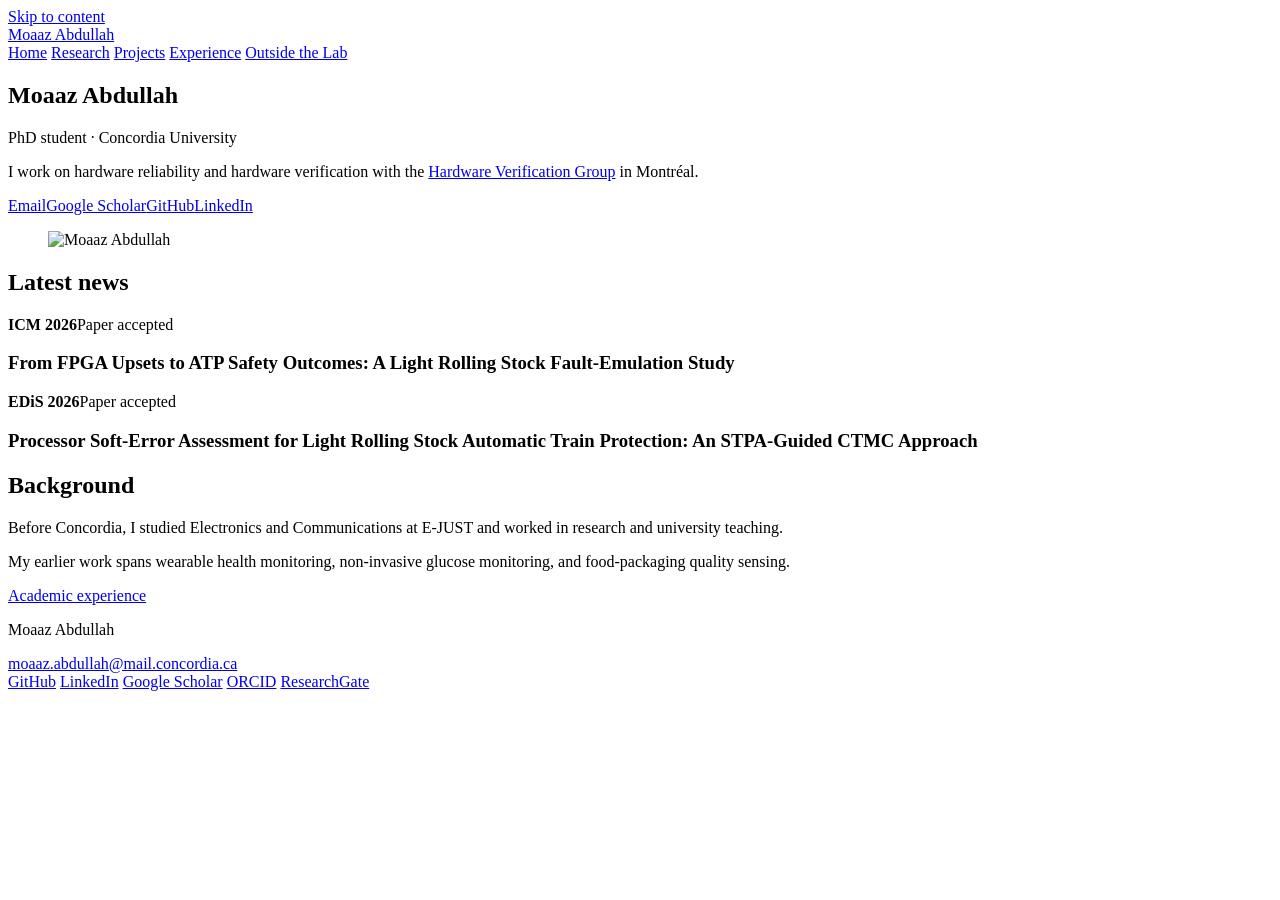
==== index.html @ 22b934bd "Add files via upload" ====
<!doctype html>
<html lang="en">
<head>
  <meta charset="utf-8">
  <meta name="viewport" content="width=device-width, initial-scale=1">
  <meta name="theme-color" content="#172c42">
  <meta name="description" content="Moaaz Abdullah is a PhD student at Concordia University researching hardware reliability and hardware verification.">
  <meta property="og:type" content="website">
  <meta property="og:title" content="Moaaz Abdullah">
  <meta property="og:description" content="Moaaz Abdullah is a PhD student at Concordia University researching hardware reliability and hardware verification.">
  <title>Moaaz Abdullah</title>
  <link rel="icon" href="assets/favicon.svg" type="image/svg+xml">
  <link rel="stylesheet" href="assets/styles.css">
</head>
<body>
  <a class="skip-link" href="#main">Skip to content</a>
  <header class="site-header">
    <div class="container header-inner">
      <a class="brand" href="index.html">Moaaz Abdullah</a>
      <nav class="site-nav" aria-label="Main navigation">
        <a href="index.html" aria-current="page">Home</a>
        <a href="research.html">Research</a>
        <a href="projects.html">Projects</a>
        <a href="experience.html">Experience</a>
        <a href="outside-the-lab.html">Outside the Lab</a>
      </nav>
    </div>
  </header>
  <main id="main">
    <section class="home-hero" id="about" aria-labelledby="name-heading">
      <div class="container home-introduction">
        <div class="home-copy">
          <h1 id="name-heading">Moaaz Abdullah</h1>
          <p class="home-role">PhD student · Concordia University</p>
          <p class="home-intro">I work on hardware reliability and hardware verification with the <a href="https://hvg.ece.concordia.ca/people/phd/" target="_blank" rel="noopener noreferrer">Hardware Verification Group</a> in Montréal.</p>
          <p class="home-links"><a href="mailto:moaaz.abdullah@mail.concordia.ca">Email</a><a href="https://scholar.google.com/citations?user=yoorkLQAAAAJ&amp;hl=en" target="_blank" rel="noopener noreferrer">Google Scholar</a><a href="https://github.com/Moaaz014" target="_blank" rel="noopener noreferrer">GitHub</a><a href="https://www.linkedin.com/in/moaaz-abdullah14" target="_blank" rel="noopener noreferrer">LinkedIn</a></p>
        </div>
        <figure class="portrait"><img src="assets/images/moaaz-portrait.png" width="426" height="427" alt="Moaaz Abdullah" fetchpriority="high"></figure>
      </div>
    </section>
    <div class="container home-content">
      <section id="news" aria-labelledby="news-heading">
        <h2 id="news-heading">Latest news</h2>
        <article class="news-item"><p class="news-meta"><strong>ICM 2026</strong><span>Paper accepted</span></p><h3>From FPGA Upsets to ATP Safety Outcomes: A Light Rolling Stock Fault-Emulation Study</h3></article>
        <article class="news-item"><p class="news-meta"><strong>EDiS 2026</strong><span>Paper accepted</span></p><h3>Processor Soft-Error Assessment for Light Rolling Stock Automatic Train Protection: An STPA-Guided CTMC Approach</h3></article>
      </section>
      <section class="background" aria-labelledby="background-heading">
        <h2 id="background-heading">Background</h2>
        <p>Before Concordia, I studied Electronics and Communications at E-JUST and worked in research and university teaching.</p>
        <p>My earlier work spans wearable health monitoring, non-invasive glucose monitoring, and food-packaging quality sensing.</p>
        <a class="text-link" href="experience.html">Academic experience</a>
      </section>
    </div>
  </main>
  <footer class="site-footer">
    <div class="container footer-inner">
      <div class="footer-contact"><p>Moaaz Abdullah</p><a href="mailto:moaaz.abdullah@mail.concordia.ca">moaaz.abdullah@mail.concordia.ca</a></div>
      <div class="footer-links" aria-label="Profiles">
        <a href="https://github.com/Moaaz014" target="_blank" rel="noopener noreferrer">GitHub</a>
        <a href="https://www.linkedin.com/in/moaaz-abdullah14" target="_blank" rel="noopener noreferrer">LinkedIn</a>
        <a href="https://scholar.google.com/citations?user=yoorkLQAAAAJ&amp;hl=en" target="_blank" rel="noopener noreferrer">Google Scholar</a>
        <a href="https://orcid.org/0009-0002-4254-2433" target="_blank" rel="noopener noreferrer">ORCID</a>
        <a href="https://www.researchgate.net/profile/Moaz-Elsayed-2" target="_blank" rel="noopener noreferrer">ResearchGate</a>
      </div>
    </div>
  </footer>
</body>
</html>
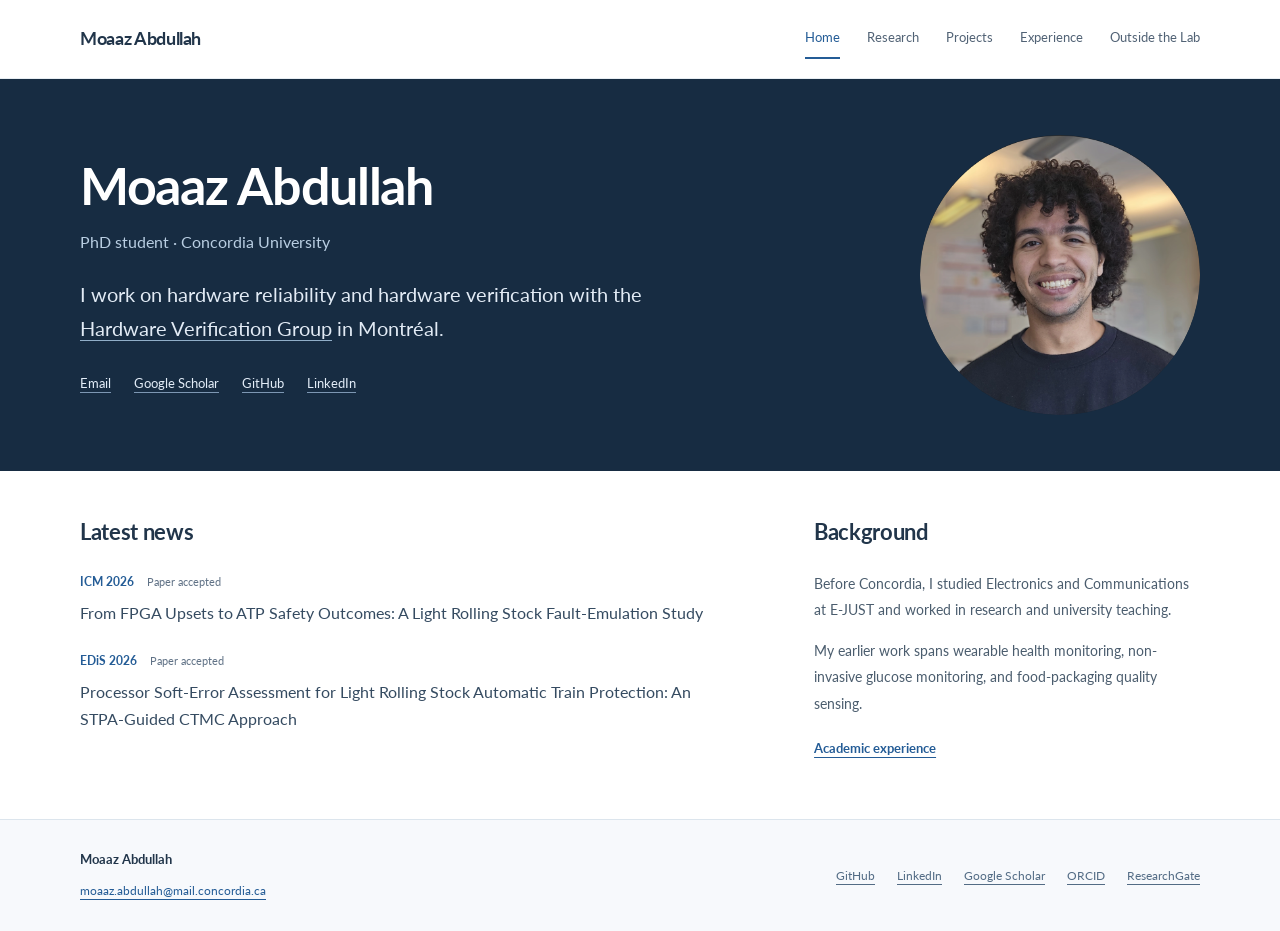
==== commit 40a8ef8b: "Add files via upload" ====
--- a/index.html
+++ b/index.html
@@ -6,9 +6,11 @@
   <meta name="theme-color" content="#172c42">
   <meta name="description" content="Moaaz Abdullah is a PhD student at Concordia University researching hardware reliability and hardware verification.">
   <meta property="og:type" content="website">
-  <meta property="og:title" content="Moaaz Abdullah">
+  <meta property="og:title" content="Moaaz Abdullah | Hardware Reliability &amp; Verification">
   <meta property="og:description" content="Moaaz Abdullah is a PhD student at Concordia University researching hardware reliability and hardware verification.">
-  <title>Moaaz Abdullah</title>
+  <meta property="og:url" content="https://moaaz014.github.io/">
+  <link rel="canonical" href="https://moaaz014.github.io/">
+  <title>Moaaz Abdullah | Hardware Reliability &amp; Verification</title>
   <link rel="icon" href="assets/favicon.svg" type="image/svg+xml">
   <link rel="stylesheet" href="assets/styles.css">
 </head>
--- a/assets/styles.css
+++ b/assets/styles.css
@@ -0,0 +1,130 @@
+@font-face{font-family:Lato;src:url('fonts/Lato-Regular.ttf') format('truetype');font-weight:400;font-style:normal;font-display:swap}
+@font-face{font-family:Lato;src:url('fonts/Lato-Bold.ttf') format('truetype');font-weight:700;font-style:normal;font-display:swap}
+:root{--navy:#172c42;--ink:#21354a;--body:#4b5d6e;--muted:#607286;--blue:#245c96;--line:#dce5ed;--font:Lato,'Segoe UI',Arial,sans-serif}
+*{box-sizing:border-box}
+html{scroll-padding-top:24px}
+body{margin:0;background:#fff;color:var(--ink);font:16px/1.75 var(--font);min-height:100vh;display:flex;flex-direction:column;-webkit-font-smoothing:antialiased}
+main{flex:1}
+p,h1,h2,h3,figure,dl,dd{margin:0}
+p{color:var(--body)}
+a{color:var(--blue);text-decoration:underline;text-decoration-thickness:1px;text-underline-offset:4px}
+a:hover{text-decoration-thickness:2px;color:#163f6c}
+a:focus-visible{outline:2px solid currentColor;outline-offset:5px}
+h1,h2,h3{line-height:1.3;font-weight:700}
+h1{font-size:42px;letter-spacing:-1px}
+h2{font-size:24px;letter-spacing:-.35px}
+strong{font-weight:700}
+.container{width:min(1120px,calc(100% - 80px));margin-inline:auto}
+.skip-link{position:fixed;top:12px;left:12px;padding:10px 15px;background:#fff;border:1px solid var(--blue);z-index:20;transform:translateY(-200%);font-size:14px}
+.skip-link:focus{transform:translateY(0)}
+.site-header{border-bottom:1px solid #e7edf2;background:#fff}
+.header-inner{min-height:78px;display:flex;align-items:center;justify-content:space-between;gap:30px}
+.brand{font-size:18px;font-weight:700;letter-spacing:-.35px;color:var(--ink);text-decoration:none;white-space:nowrap}
+.brand:hover{text-decoration:none}
+.site-nav{display:flex;align-items:center;flex-wrap:wrap;gap:27px}
+.site-nav a{font-size:13px;color:#516275;text-decoration:none;padding:9px 0;border-bottom:2px solid transparent;line-height:1.5}
+.site-nav a:hover{color:var(--blue);border-color:#b6cade}
+.site-nav a[aria-current=page]{color:var(--blue);border-color:var(--blue)}
+
+.home-hero{background:var(--navy);color:#fff}
+.home-introduction{display:grid;grid-template-columns:minmax(0,1fr) 280px;align-items:center;gap:90px;padding-block:56px}
+.home-copy h1{font-size:52px;letter-spacing:-1.3px;line-height:1.18}
+.home-role{font-size:16px;color:#b9cee2;margin-top:12px}
+.home-intro{font-size:20px;line-height:1.7;color:#e2ebf5;margin-top:21px;max-width:600px}
+.home-intro a{color:inherit;text-decoration-color:#91aec8}
+.home-intro a:hover{color:#fff;text-decoration-color:#fff}
+.home-links{display:flex;gap:23px;flex-wrap:wrap;font-size:13px;margin-top:27px}
+.home-links a{color:#e3edf8;text-decoration-color:#7d97b3}
+.home-links a:hover{color:#fff;text-decoration-color:#fff}
+.portrait img{display:block;width:280px;aspect-ratio:1;height:auto;object-fit:cover;border-radius:50%}
+.home-content{display:grid;grid-template-columns:1.7fr 1fr;gap:78px;padding-block:47px 58px}
+.home-content h2{font-size:22px;margin-bottom:24px}
+.news-item+.news-item{margin-top:24px}
+.news-meta{display:flex;align-items:baseline;gap:13px;font-size:11px;margin-bottom:7px}
+.news-meta strong{font-size:12px;color:var(--blue)}
+.news-meta span{color:var(--muted)}
+.news-item h3{font-weight:400;font-size:16px;line-height:1.7;color:#354b61}
+.background>p{font-size:14px;line-height:1.9}
+.background>p+p{margin-top:14px}
+.background>.text-link{display:inline-block;margin-top:19px}
+.text-link{font-size:13px;font-weight:700}
+
+.page-content{max-width:1040px;padding-block:56px 68px}
+.page-heading{margin-bottom:40px}
+.page-intro{font-size:20px;line-height:1.65;margin-top:22px;max-width:790px;color:#435c75}
+.page-description{font-size:16px;line-height:1.8;margin-top:14px;max-width:790px}
+.title-row{display:flex;align-items:center;justify-content:space-between;gap:25px}
+.team-note{font-size:14px;line-height:1.8;margin-top:13px;color:var(--muted)}
+.section-heading{display:flex;align-items:baseline;justify-content:space-between;gap:25px;margin-bottom:20px}
+.publications h2{font-size:24px}
+.publication{display:grid;grid-template-columns:60px minmax(0,1fr);gap:27px;padding-block:25px;border-top:1px solid var(--line)}
+.publication-year{font-size:13px;color:var(--muted);padding-top:3px}
+.publication h3{font-size:19px;line-height:1.5;margin-bottom:9px;letter-spacing:-.15px}
+.publication h3 a{color:var(--ink);text-decoration:none}
+.publication h3 a:hover{color:var(--blue);text-decoration:underline}
+.authors{font-size:13px;line-height:1.8;color:#576b7e}
+.authors strong{color:var(--ink)}
+.venue{font-size:14px;line-height:1.8;margin-top:4px;color:#607286}
+.paper-tools{font-size:12px;margin-top:9px}
+.publication-note{font-size:12px;line-height:1.8;color:var(--muted);margin-top:15px}
+.publication-note a{margin-left:4px}
+.project{display:grid;grid-template-columns:320px minmax(0,1fr);gap:45px;padding-block:28px;border-top:1px solid var(--line)}
+.project h2{font-size:21px;line-height:1.45;letter-spacing:-.35px}
+.project-description>p{font-size:15px;line-height:1.85}
+.project-footer{font-size:12px;margin-top:12px}
+.project-footer:empty{display:none}
+.repo-link{font-size:13px;font-weight:700}
+.academic-layout{display:grid;grid-template-columns:1.8fr 1fr;gap:60px}
+.subheading{font-size:21px;letter-spacing:-.25px;margin-bottom:27px}
+.experience-list>div{display:grid;grid-template-columns:118px minmax(0,1fr);gap:21px;margin-bottom:28px}
+.experience-list>div:last-child{margin-bottom:0}
+.experience-list dt{font-size:11px;line-height:1.7;color:var(--muted);padding-top:3px}
+.experience-list h3{font-size:16px;line-height:1.5}
+.experience-list p{font-size:14px;line-height:1.85;margin-top:6px}
+.experience-list .organization{font-size:12px;line-height:1.8;color:var(--muted);margin-top:4px}
+.education{padding-left:28px;border-left:1px solid var(--line)}
+.education-list>div+div{margin-top:27px}
+.education-list dt{font-size:11px;color:var(--muted);margin-bottom:9px}
+.education-list dd{font-size:14px;line-height:1.85;color:var(--body)}
+.education-list strong{font-size:14px;color:var(--ink)}
+.education-list .muted{font-size:12px;color:var(--muted)}
+.photo-gallery{display:grid;grid-template-columns:repeat(6,minmax(0,1fr));gap:28px 24px}
+.photo-landscape{grid-column:span 3}
+.photo-portrait{grid-column:span 2}
+.photo-frame{display:block;overflow:hidden;background:#edf1f5}
+.photo-frame img{display:block;width:100%;height:auto}
+.photo-portrait .photo-frame{aspect-ratio:3/4}
+.photo-portrait img{height:100%;object-fit:cover}
+.photo-frame-sea img{transform:rotate(3.3deg) scale(1.085)}
+.photo-frame:focus-visible{outline:2px solid var(--blue);outline-offset:5px}
+.photo figcaption{font-size:13px;color:var(--muted);line-height:1.6;margin-top:10px}
+.community-stories{max-width:780px;margin-top:52px;padding-top:36px;border-top:1px solid var(--line)}
+.community-story+section{margin-top:32px}
+.community-story h2{font-size:21px;line-height:1.45;letter-spacing:-.3px;margin-bottom:10px}
+.community-story p{font-size:16px;line-height:1.9}
+.site-footer{border-top:1px solid var(--line);background:#f7f9fc}
+.footer-inner{display:flex;align-items:center;justify-content:space-between;gap:30px;padding-block:28px}
+.footer-contact p{font-size:13px;font-weight:700;color:var(--ink);margin-bottom:5px}
+.footer-contact>a{font-size:12px;overflow-wrap:anywhere}
+.footer-links{display:flex;align-items:center;justify-content:flex-end;gap:12px 22px;flex-wrap:wrap;font-size:12px}
+.footer-links a{color:#536c85}
+
+@media(max-width:1100px){
+ .container{width:calc(100% - 64px)}.site-nav{gap:21px}.home-introduction{grid-template-columns:minmax(0,1fr) 250px;gap:65px}.portrait img{width:250px}.home-copy h1{font-size:46px}.home-intro{font-size:19px}.home-content{gap:55px}.page-content{max-width:1040px}.project{grid-template-columns:280px minmax(0,1fr);gap:35px}.academic-layout{gap:37px}.experience-list>div{grid-template-columns:102px minmax(0,1fr);gap:18px}.education{padding-left:23px}.footer-links{gap:10px 18px}
+}
+@media(max-width:850px){
+ .container{width:calc(100% - 48px)}.header-inner{min-height:74px;gap:22px}.brand{font-size:16px}.site-nav{gap:17px}.site-nav a{font-size:11px}.home-introduction{grid-template-columns:minmax(0,1fr) 210px;gap:42px;padding-block:45px}.portrait img{width:210px}.home-copy h1{font-size:39px}.home-role{font-size:14px}.home-intro{font-size:18px;line-height:1.75}.home-links{font-size:12px;gap:20px;margin-top:23px}.home-content{grid-template-columns:1.45fr 1fr;gap:40px;padding-block:39px 45px}.home-content h2{font-size:21px}.news-item h3{font-size:15px}.page-content{padding-block:43px 53px}h1{font-size:36px}.page-heading{margin-bottom:32px}.page-intro{font-size:18px}.project{grid-template-columns:235px minmax(0,1fr);gap:30px}.project h2{font-size:20px}.project-description>p{font-size:14px}.academic-layout{grid-template-columns:1fr;gap:35px}.education{border-left:0;border-top:1px solid var(--line);padding:27px 0 0}.education-list{display:grid;grid-template-columns:1fr 1fr;gap:35px}.education-list>div+div{margin:0}.experience-list>div{grid-template-columns:135px minmax(0,1fr);gap:25px}.footer-inner{align-items:flex-start;gap:25px}.footer-links{max-width:340px;font-size:11px;gap:9px 18px}
+}
+@media(max-width:680px){
+ .container{width:calc(100% - 40px)}.header-inner{align-items:flex-start;flex-direction:column;gap:9px;padding-block:17px 12px;min-height:0}.brand{font-size:17px}.site-nav{gap:5px 19px;align-items:baseline}.site-nav a{font-size:12px;padding-block:5px;white-space:nowrap}.home-introduction{grid-template-columns:minmax(0,1fr) 112px;gap:18px;align-items:start;padding-block:34px}.home-copy{display:contents}.home-copy h1{grid-column:1;grid-row:1;font-size:33px;line-height:1.1;letter-spacing:-.6px;align-self:end}.home-role{grid-column:1;grid-row:2;font-size:12px;line-height:1.6;margin:0;align-self:start}.portrait{grid-column:2;grid-row:1/3;align-self:center}.portrait img{width:112px}.home-intro{grid-column:1/-1;font-size:18px;line-height:1.7;margin:7px 0 0}.home-links{grid-column:1/-1;font-size:12px;margin:3px 0 0;gap:12px 22px}.home-content{grid-template-columns:1fr;gap:32px;padding-block:32px 38px}.home-content h2{font-size:21px;margin-bottom:20px}.news-item+.news-item{margin-top:22px}.news-item h3{font-size:15px;line-height:1.75}.background{border-top:1px solid var(--line);padding-top:28px}.background>p{font-size:14px}.background>.text-link{margin-top:15px}.page-content{padding-block:34px 42px}.page-heading{margin-bottom:29px}h1{font-size:31px;letter-spacing:-.65px}.page-intro{font-size:18px;line-height:1.7;margin-top:18px}.page-description{font-size:15px}.title-row{align-items:baseline;gap:20px}.text-link{font-size:12px}.team-note{font-size:13px}.section-heading{gap:20px;margin-bottom:15px}.section-heading h2{font-size:21px}.publication{grid-template-columns:1fr;gap:6px;padding-block:22px}.publication-year{font-size:11px;padding:0}.publication h3{font-size:17px;line-height:1.5}.authors{font-size:12px}.venue{font-size:13px;line-height:1.85}.publication-note{font-size:12px}.project{grid-template-columns:1fr;gap:12px;padding-block:24px}.project h2{font-size:21px}.project-description>p{font-size:15px;line-height:1.85}.academic-layout{gap:28px}.subheading{font-size:21px;margin-bottom:21px}.experience-list>div{grid-template-columns:1fr;gap:5px;margin-bottom:25px}.experience-list dt{font-size:11px}.experience-list h3{font-size:16px}.experience-list p{font-size:14px}.education-list{grid-template-columns:1fr;gap:23px}.community-story+section{margin-top:26px}.community-story h2{font-size:20px}.community-story p{font-size:15px;line-height:1.85}.footer-inner{flex-direction:column;gap:20px;padding-block:25px}.footer-links{justify-content:flex-start;max-width:none;font-size:12px;gap:10px 19px}
+}
+@media(max-width:680px){
+ .photo-gallery{grid-template-columns:minmax(0,1fr);gap:25px}.photo-landscape,.photo-portrait{grid-column:auto}.photo-portrait .photo-frame{aspect-ratio:auto}.photo-portrait img{height:auto}.photo figcaption{font-size:12px;margin-top:8px}.community-stories{margin-top:38px;padding-top:28px}
+}
+@media(max-width:380px){
+ .container{width:calc(100% - 32px)}.site-nav{gap:5px 15px}.site-nav a{font-size:11px}.home-introduction{grid-template-columns:minmax(0,1fr) 96px;gap:16px}.home-copy h1{font-size:29px}.home-role{font-size:11px}.portrait img{width:96px}.home-intro{font-size:17px}.home-links{font-size:11px;gap:11px 19px}h1{font-size:28px}.title-row{gap:17px}.title-row .text-link{font-size:11px}.footer-links{font-size:11px;gap:10px 17px}
+}
+@media print{
+ .photo-gallery{gap:15px}.photo{break-inside:avoid}.community-stories{margin-top:25px;padding-top:20px}
+ body{display:block;font-size:10pt;background:#fff}.container{width:100%}.site-header,.skip-link,.home-links,.site-footer{display:none}.home-hero{background:#fff;color:#111}.home-introduction{padding-block:15px;grid-template-columns:1fr 110px;gap:25px}.portrait img{width:110px}.home-copy h1{font-size:26pt}.home-role,.home-intro{color:#333}.home-intro{font-size:12pt}.home-content{padding-block:20px}.page-content{padding-block:0}.page-heading{margin-bottom:25px}h1{font-size:24pt}.publication,.project,.experience-list>div,.community-story{break-inside:avoid}a{color:inherit}.academic-layout{gap:30px}
+}
